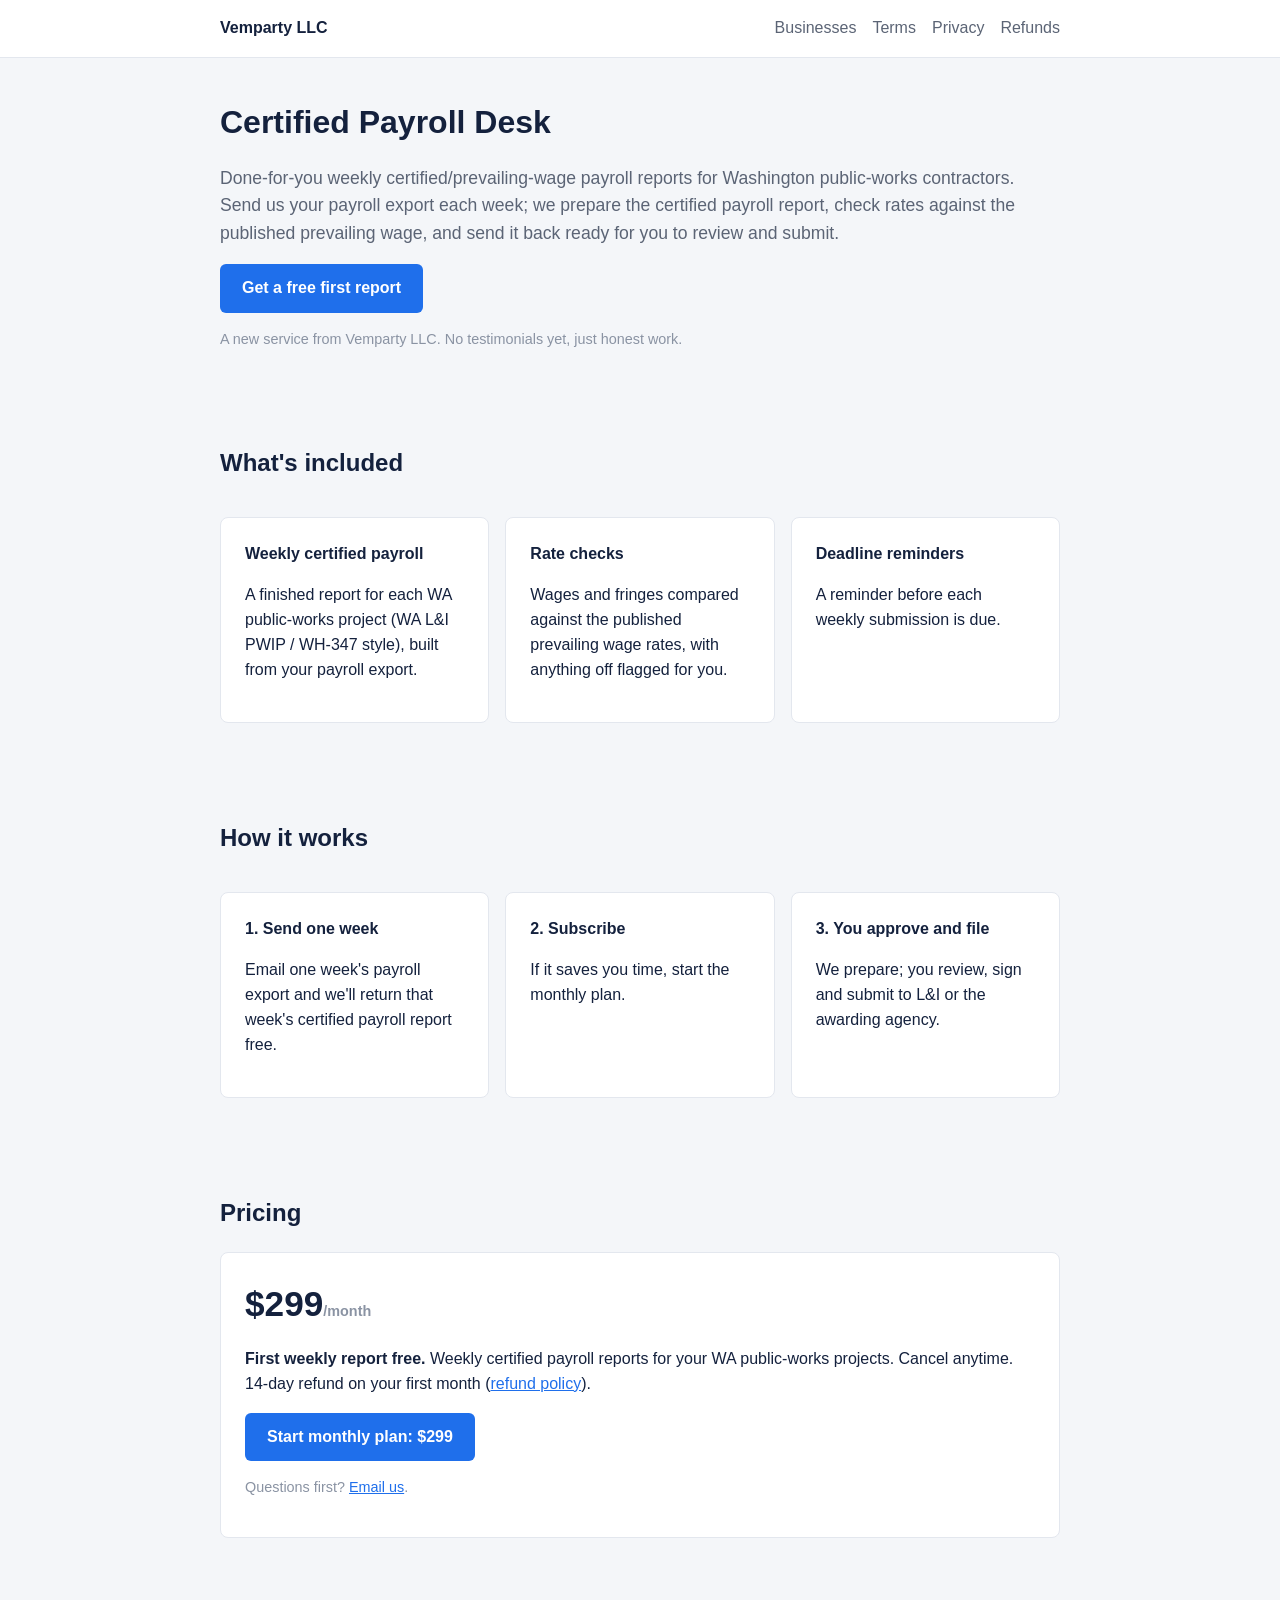
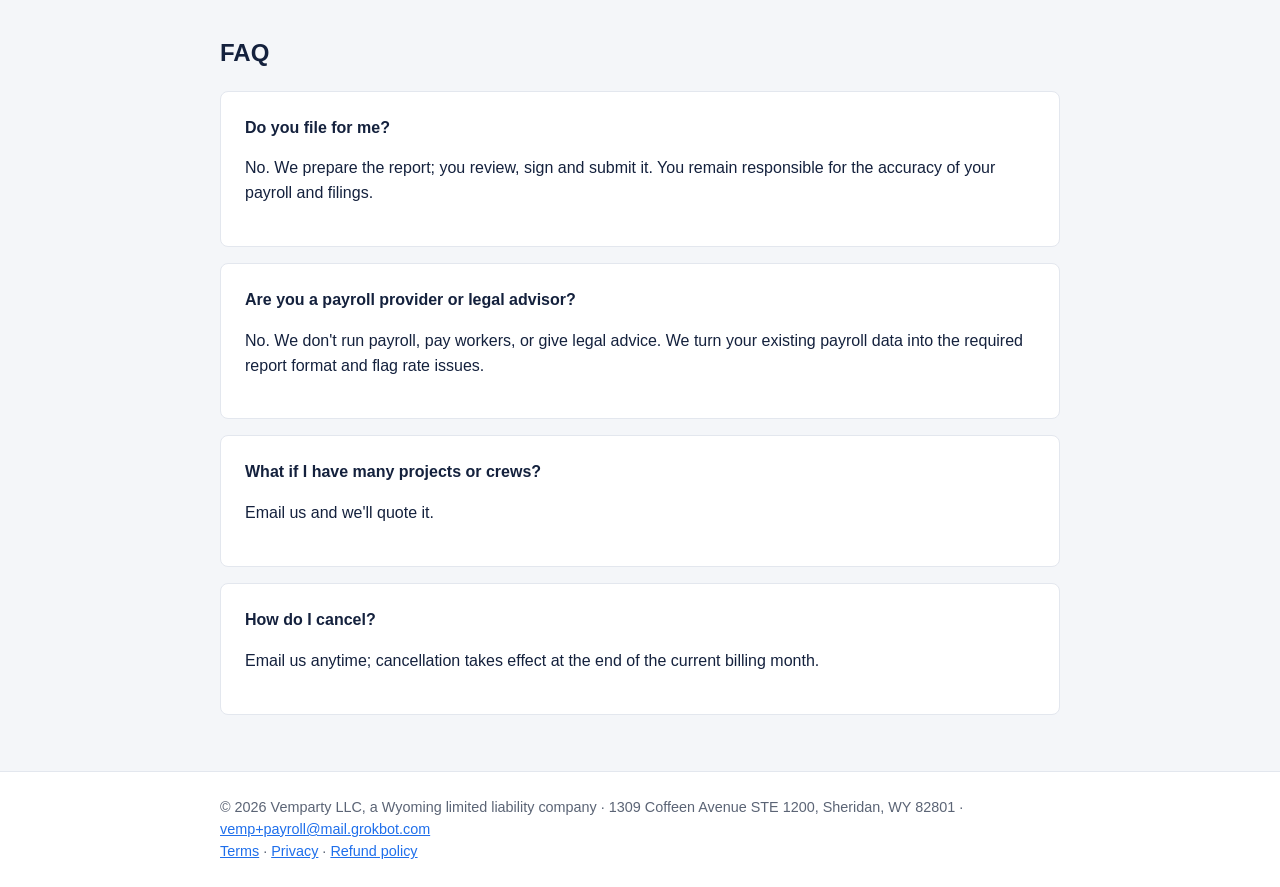
==== payroll.html @ d63c297f "Add Certified Payroll Desk page, index card, terms/refund updates" ====
<!doctype html><html lang="en"><head><meta charset="utf-8"><meta name="viewport" content="width=device-width,initial-scale=1"><title>Certified Payroll Desk | Vemparty LLC</title><link rel="stylesheet" href="style.css"></head><body>
<header><div class="w"><a href="index.html">Vemparty LLC</a><nav><a href="index.html#businesses">Businesses</a><a href="terms.html">Terms</a><a href="privacy.html">Privacy</a><a href="terms.html#refunds">Refunds</a></nav></div></header><main class="w">
<section><h1>Certified Payroll Desk</h1><p class="lead">Done-for-you weekly certified/prevailing-wage payroll reports for Washington public-works contractors. Send us your payroll export each week; we prepare the certified payroll report, check rates against the published prevailing wage, and send it back ready for you to review and submit.</p><a class="btn" href="mailto:vemp+payroll@mail.grokbot.com?subject=Free%20certified%20payroll%20report">Get a free first report</a><p class="muted">A new service from Vemparty LLC. No testimonials yet, just honest work.</p></section>
<section><h2>What's included</h2><div class="grid">
<div class="card"><b>Weekly certified payroll</b><p>A finished report for each WA public-works project (WA L&amp;I PWIP / WH-347 style), built from your payroll export.</p></div>
<div class="card"><b>Rate checks</b><p>Wages and fringes compared against the published prevailing wage rates, with anything off flagged for you.</p></div>
<div class="card"><b>Deadline reminders</b><p>A reminder before each weekly submission is due.</p></div></div></section>
<section><h2>How it works</h2><div class="grid">
<div class="card"><b>1. Send one week</b><p>Email one week's payroll export and we'll return that week's certified payroll report free.</p></div>
<div class="card"><b>2. Subscribe</b><p>If it saves you time, start the monthly plan.</p></div>
<div class="card"><b>3. You approve and file</b><p>We prepare; you review, sign and submit to L&amp;I or the awarding agency.</p></div></div></section>
<section id="pricing"><h2>Pricing</h2><div class="card"><div class="price">$299<span class="muted">/month</span></div><p><b>First weekly report free.</b> Weekly certified payroll reports for your WA public-works projects. Cancel anytime. 14-day refund on your first month (<a href="terms.html#refunds">refund policy</a>).</p><a class="btn" href="https://buy.stripe.com/dRm00ifmt18T7yueK76EU01">Start monthly plan: $299</a><p class="muted">Questions first? <a href="mailto:vemp+payroll@mail.grokbot.com?subject=Free%20certified%20payroll%20report">Email us</a>.</p></div></section>
<section><h2>FAQ</h2>
<div class="card"><b>Do you file for me?</b><p>No. We prepare the report; you review, sign and submit it. You remain responsible for the accuracy of your payroll and filings.</p></div>
<div class="card"><b>Are you a payroll provider or legal advisor?</b><p>No. We don't run payroll, pay workers, or give legal advice. We turn your existing payroll data into the required report format and flag rate issues.</p></div>
<div class="card"><b>What if I have many projects or crews?</b><p>Email us and we'll quote it.</p></div>
<div class="card"><b>How do I cancel?</b><p>Email us anytime; cancellation takes effect at the end of the current billing month.</p></div></section>
</main><footer><div class="w">&copy; 2026 Vemparty LLC, a Wyoming limited liability company &middot; 1309 Coffeen Avenue STE 1200, Sheridan, WY 82801 &middot; <a href="mailto:vemp+payroll@mail.grokbot.com">vemp+payroll@mail.grokbot.com</a><br><a href="terms.html">Terms</a> &middot; <a href="privacy.html">Privacy</a> &middot; <a href="terms.html#refunds">Refund policy</a></div></footer></body></html>
---- style.css ----
*{box-sizing:border-box}body{margin:0;font-family:Arial,Helvetica,sans-serif;color:#14213d;background:#f4f6f9;line-height:1.55}
.w{max-width:880px;margin:0 auto;padding:0 20px}header{background:#fff;border-bottom:1px solid #e3e7ee}
header .w{display:flex;justify-content:space-between;align-items:center;padding:16px 20px;flex-wrap:wrap;gap:8px}
header a{color:#14213d;text-decoration:none;font-weight:bold}nav a{margin-left:16px;font-weight:normal;color:#5b6475}
section{padding:40px 0}h1{font-size:2rem;margin:0 0 12px}h2{margin-top:0}p.lead{color:#5b6475;font-size:1.1rem}
.card{background:#fff;border:1px solid #e3e7ee;border-radius:8px;padding:24px;margin:16px 0}
.grid{display:grid;grid-template-columns:repeat(auto-fit,minmax(240px,1fr));gap:16px}
.btn{display:inline-block;background:#1f6feb;color:#fff;padding:12px 22px;border-radius:6px;text-decoration:none;font-weight:bold}
.price{font-size:2.2rem;font-weight:bold}.muted{color:#8a93a3;font-size:.9rem}a{color:#1f6feb}
footer{background:#fff;border-top:1px solid #e3e7ee;padding:24px 0;color:#5b6475;font-size:.9rem}
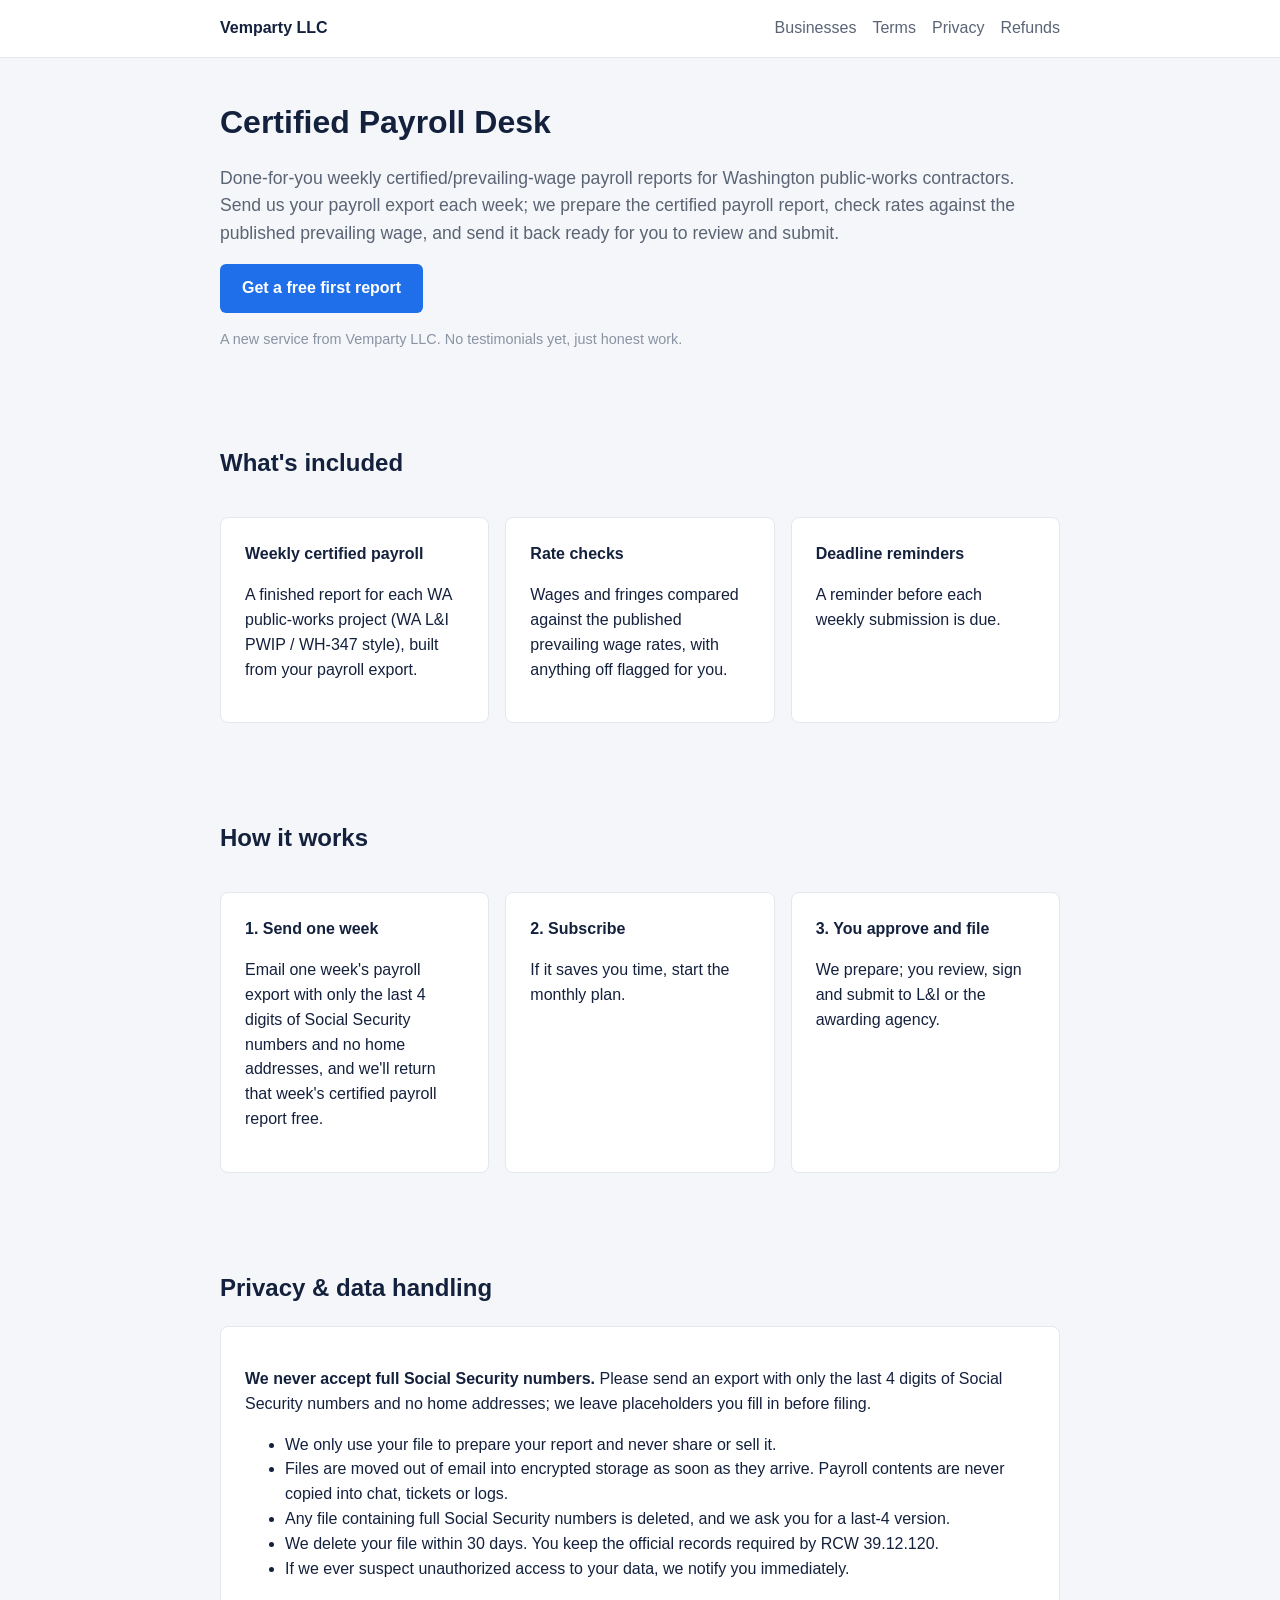
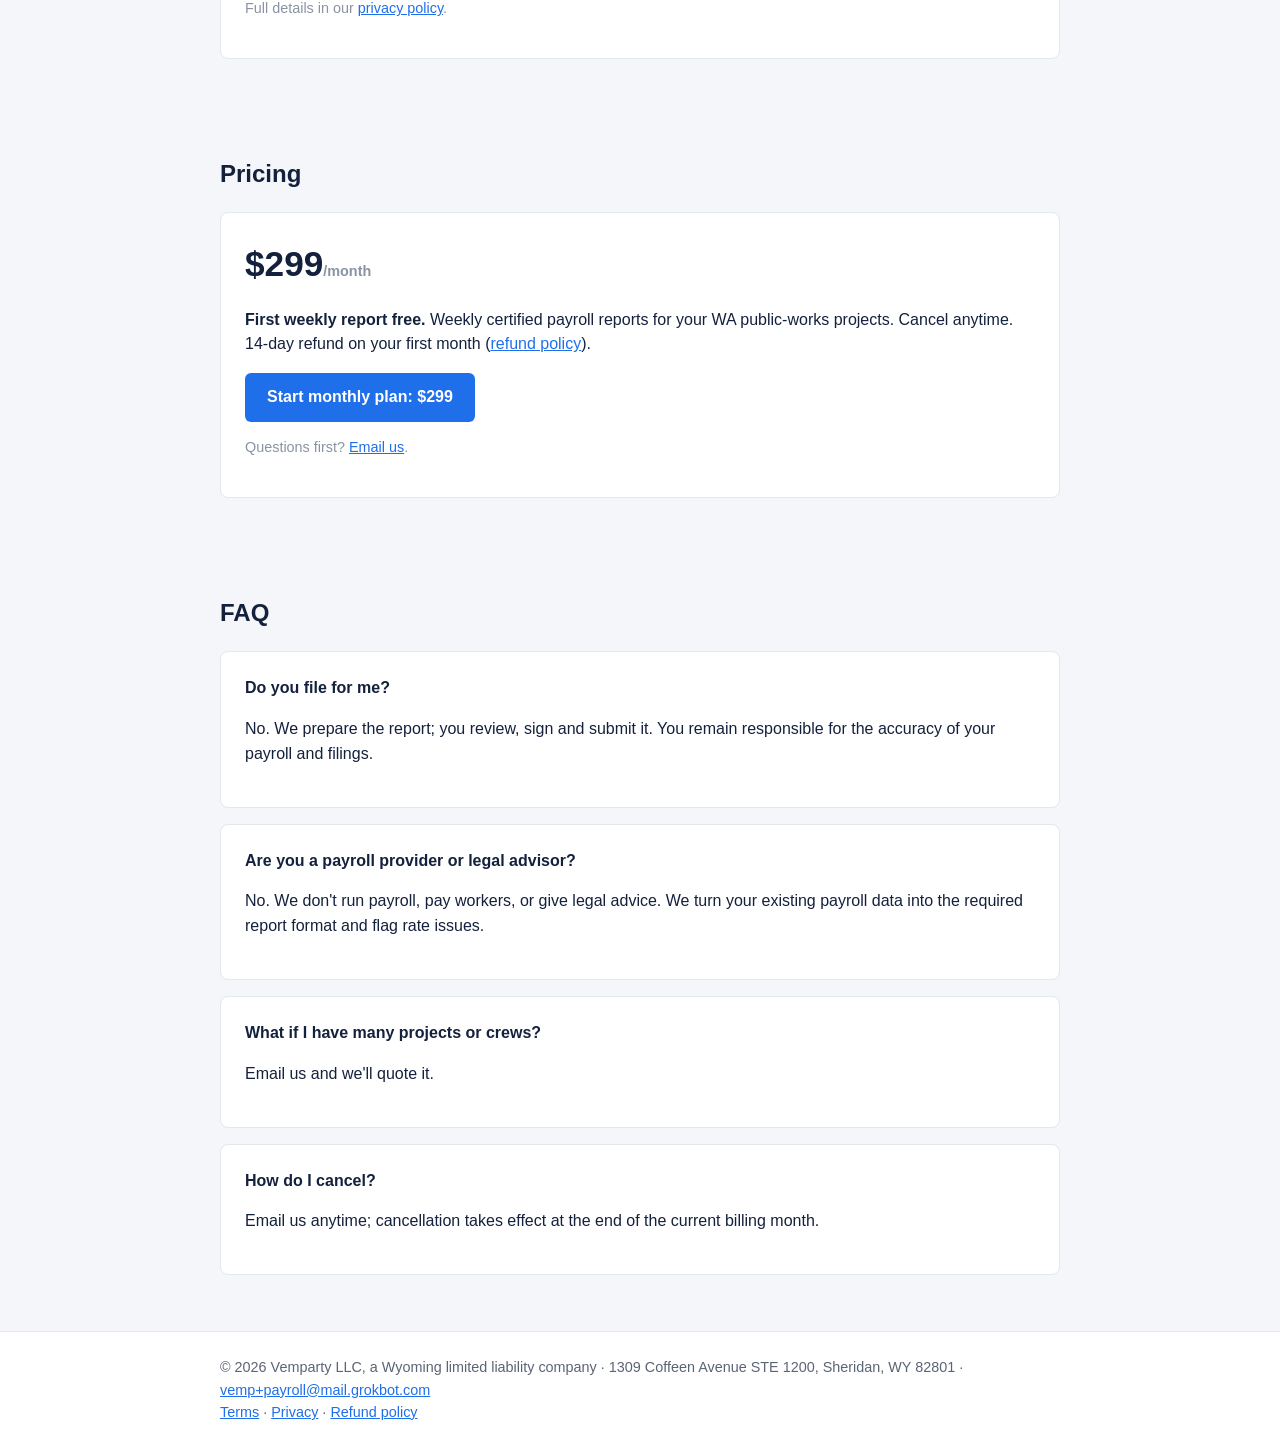
==== commit 2f7cfd52: "Certified Payroll Desk: privacy & data handling (last-4 SSN only, no addresses, 30-day deletion)" ====
--- a/payroll.html
+++ b/payroll.html
@@ -6,9 +6,16 @@
 <div class="card"><b>Rate checks</b><p>Wages and fringes compared against the published prevailing wage rates, with anything off flagged for you.</p></div>
 <div class="card"><b>Deadline reminders</b><p>A reminder before each weekly submission is due.</p></div></div></section>
 <section><h2>How it works</h2><div class="grid">
-<div class="card"><b>1. Send one week</b><p>Email one week's payroll export and we'll return that week's certified payroll report free.</p></div>
+<div class="card"><b>1. Send one week</b><p>Email one week's payroll export with only the last 4 digits of Social Security numbers and no home addresses, and we'll return that week's certified payroll report free.</p></div>
 <div class="card"><b>2. Subscribe</b><p>If it saves you time, start the monthly plan.</p></div>
 <div class="card"><b>3. You approve and file</b><p>We prepare; you review, sign and submit to L&amp;I or the awarding agency.</p></div></div></section>
+<section id="privacy"><h2>Privacy &amp; data handling</h2><div class="card"><p><b>We never accept full Social Security numbers.</b> Please send an export with only the last 4 digits of Social Security numbers and no home addresses; we leave placeholders you fill in before filing.</p>
+<ul><li>We only use your file to prepare your report and never share or sell it.</li>
+<li>Files are moved out of email into encrypted storage as soon as they arrive. Payroll contents are never copied into chat, tickets or logs.</li>
+<li>Any file containing full Social Security numbers is deleted, and we ask you for a last-4 version.</li>
+<li>We delete your file within 30 days. You keep the official records required by RCW 39.12.120.</li>
+<li>If we ever suspect unauthorized access to your data, we notify you immediately.</li></ul>
+<p class="muted">Full details in our <a href="privacy.html#payroll">privacy policy</a>.</p></div></section>
 <section id="pricing"><h2>Pricing</h2><div class="card"><div class="price">$299<span class="muted">/month</span></div><p><b>First weekly report free.</b> Weekly certified payroll reports for your WA public-works projects. Cancel anytime. 14-day refund on your first month (<a href="terms.html#refunds">refund policy</a>).</p><a class="btn" href="https://buy.stripe.com/dRm00ifmt18T7yueK76EU01">Start monthly plan: $299</a><p class="muted">Questions first? <a href="mailto:vemp+payroll@mail.grokbot.com?subject=Free%20certified%20payroll%20report">Email us</a>.</p></div></section>
 <section><h2>FAQ</h2>
 <div class="card"><b>Do you file for me?</b><p>No. We prepare the report; you review, sign and submit it. You remain responsible for the accuracy of your payroll and filings.</p></div>
